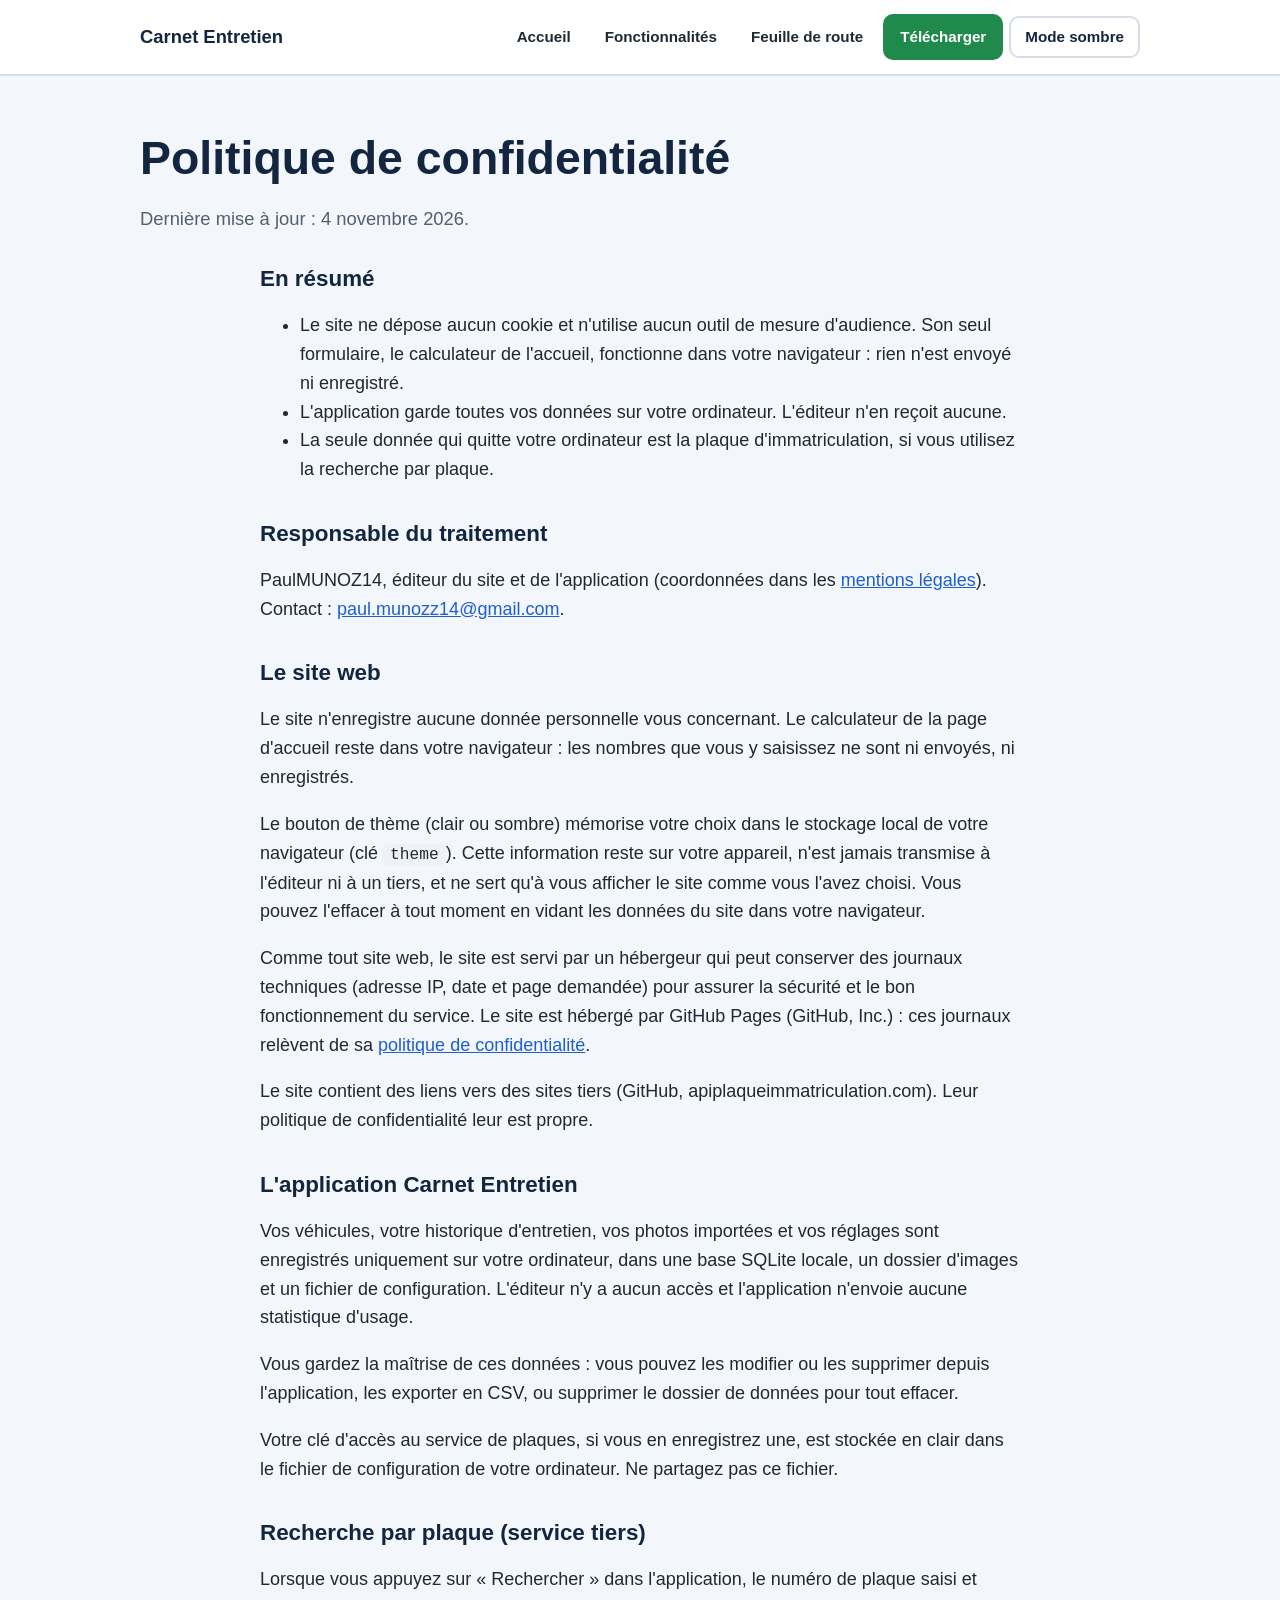
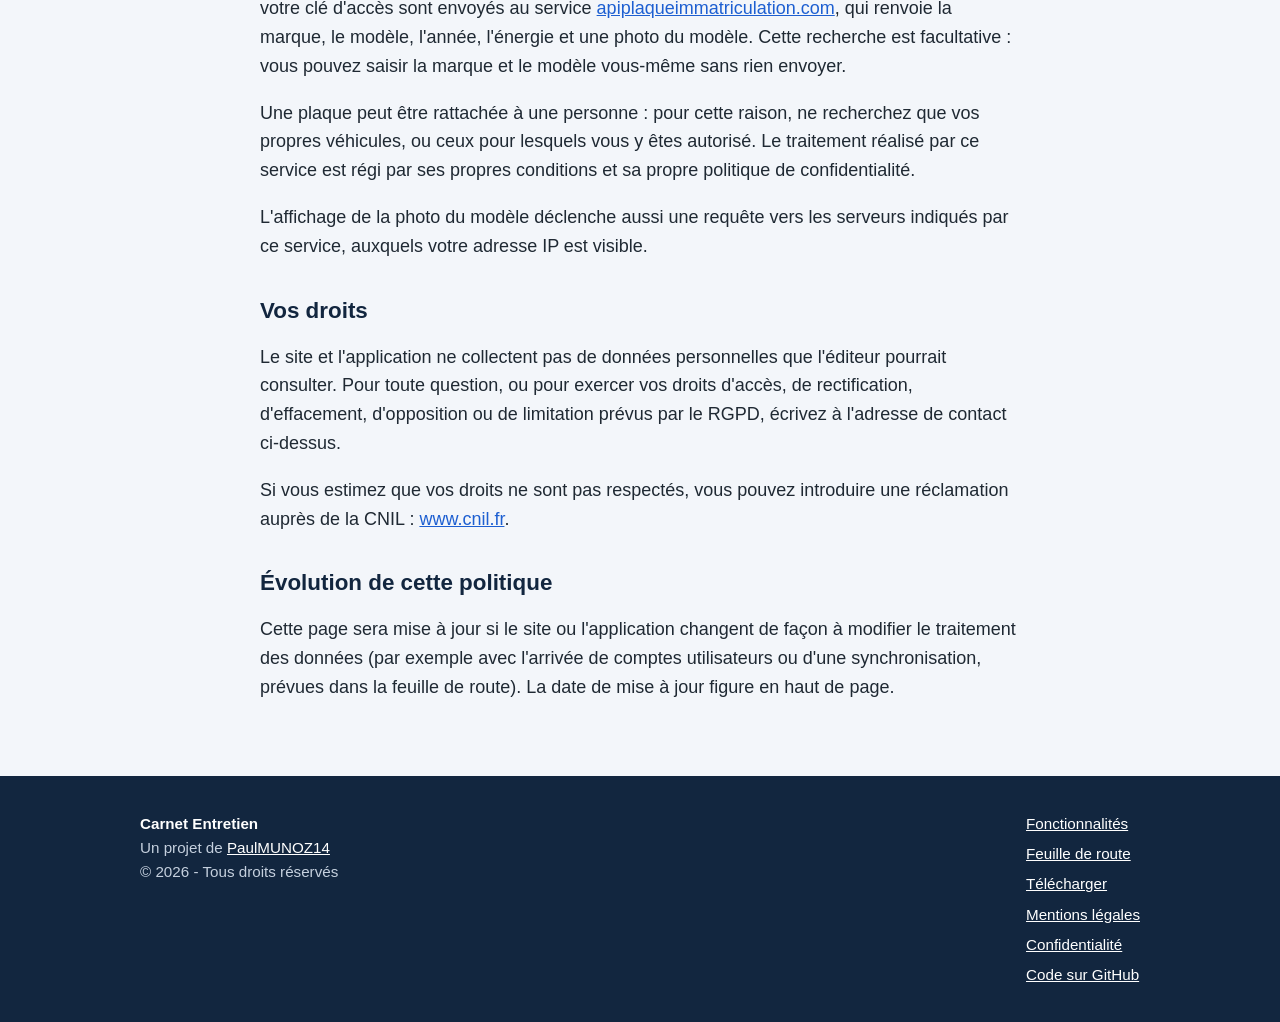
==== web/pages/confidentialite.html @ 8a13f89d "ajout site web" ====
<!DOCTYPE html>
<html lang="fr">

<head>
  <meta charset="UTF-8">
  <meta name="viewport" content="width=device-width, initial-scale=1">
  <title>Politique de confidentialité - Carnet Entretien</title>
  <meta name="description" content="Politique de confidentialité de Carnet Entretien : ce que le site et l'application font (ou ne font pas) de vos données.">
  <meta name="color-scheme" content="light dark">
  <link rel="stylesheet" href="../css/style.mini.css">
  <script src="../js/script.mini.js" defer></script>
</head>

<body>
  <a class="lien-evitement" href="#contenu">Aller au contenu</a>

  <header class="entete">
    <div class="conteneur">
      <a class="logo" href="../index.html">Carnet Entretien</a>
      <button class="burger" aria-label="Ouvrir le menu" aria-controls="nav" aria-expanded="false">Menu</button>
      <nav class="nav" id="nav" aria-label="Navigation principale">
        <a href="../index.html">Accueil</a>
        <a href="fonctionnalites.html">Fonctionnalités</a>
        <a href="feuille-de-route.html">Feuille de route</a>
        <a href="telecharger.html" class="btn btn-succes btn-petit">Télécharger</a>
        <button type="button" class="theme" data-theme-toggle>Mode sombre</button>
      </nav>
    </div>
  </header>

  <main id="contenu">
    <div class="conteneur page-titre">
      <h1>Politique de confidentialité</h1>
      <p>Dernière mise à jour : 4 novembre 2026.</p>
    </div>

    <section class="section-haut">
      <div class="conteneur texte-long">

        <h2>En résumé</h2>
        <ul>
          <li>Le site ne dépose aucun cookie et n'utilise aucun outil de mesure d'audience. Son seul formulaire, le
            calculateur de l'accueil, fonctionne dans votre navigateur : rien n'est envoyé ni enregistré.</li>
          <li>L'application garde toutes vos données sur votre ordinateur. L'éditeur n'en reçoit aucune.</li>
          <li>La seule donnée qui quitte votre ordinateur est la plaque d'immatriculation, si vous utilisez la recherche
            par plaque.</li>
        </ul>

        <h2>Responsable du traitement</h2>
        <p>PaulMUNOZ14, éditeur du site et de l'application (coordonnées dans les <a
            href="mentions-legales.html">mentions légales</a>). Contact : <a
            href="mailto:paul.munozz14@gmail.com">paul.munozz14@gmail.com</a>.</p>

        <h2>Le site web</h2>
        <p>Le site n'enregistre aucune donnée personnelle vous concernant. Le calculateur de la page d'accueil reste
          dans votre navigateur : les nombres que vous y saisissez ne sont ni envoyés, ni enregistrés.</p>
        <p>Le bouton de thème (clair ou sombre) mémorise votre choix dans le stockage local de votre navigateur (clé
          <code>theme</code>). Cette information reste sur votre appareil, n'est jamais transmise à l'éditeur ni à un
          tiers, et ne sert qu'à vous afficher le site comme vous l'avez choisi. Vous pouvez l'effacer à tout moment en
          vidant les données du site dans votre navigateur.</p>
        <p>Comme tout site web, le site est servi par un hébergeur qui peut conserver des journaux techniques (adresse
          IP, date et page demandée) pour assurer la sécurité et le bon fonctionnement du service. Le site est hébergé
          par GitHub Pages (GitHub, Inc.) : ces journaux relèvent de sa
          <a href="https://docs.github.com/en/site-policy/privacy-policies/github-general-privacy-statement">politique de confidentialité</a>.</p>
        <p>Le site contient des liens vers des sites tiers (GitHub, apiplaqueimmatriculation.com). Leur politique de
          confidentialité leur est propre.</p>

        <h2>L'application Carnet Entretien</h2>
        <p>Vos véhicules, votre historique d'entretien, vos photos importées et vos réglages sont enregistrés uniquement
          sur votre ordinateur, dans une base SQLite locale, un dossier d'images et un fichier de configuration.
          L'éditeur n'y a aucun accès et l'application n'envoie aucune statistique d'usage.</p>
        <p>Vous gardez la maîtrise de ces données : vous pouvez les modifier ou les supprimer depuis l'application, les
          exporter en CSV, ou supprimer le dossier de données pour tout effacer.</p>
        <p>Votre clé d'accès au service de plaques, si vous en enregistrez une, est stockée en clair dans le fichier de
          configuration de votre ordinateur. Ne partagez pas ce fichier.</p>

        <h2>Recherche par plaque (service tiers)</h2>
        <p>Lorsque vous appuyez sur « Rechercher » dans l'application, le numéro de plaque saisi et votre clé d'accès
          sont envoyés au service <a href="https://apiplaqueimmatriculation.com">apiplaqueimmatriculation.com</a>, qui
          renvoie la marque, le modèle, l'année, l'énergie et une photo du modèle. Cette recherche est facultative :
          vous pouvez saisir la marque et le modèle vous-même sans rien envoyer.</p>
        <p>Une plaque peut être rattachée à une personne : pour cette raison, ne recherchez que vos propres véhicules,
          ou ceux pour lesquels vous y êtes autorisé. Le traitement réalisé par ce service est régi par ses propres
          conditions et sa propre politique de confidentialité.</p>
        <p>L'affichage de la photo du modèle déclenche aussi une requête vers les serveurs indiqués par ce service,
          auxquels votre adresse IP est visible.</p>

        <h2>Vos droits</h2>
        <p>Le site et l'application ne collectent pas de données personnelles que l'éditeur pourrait consulter. Pour
          toute question, ou pour exercer vos droits d'accès, de rectification, d'effacement, d'opposition ou de
          limitation prévus par le RGPD, écrivez à l'adresse de contact ci-dessus.</p>
        <p>Si vous estimez que vos droits ne sont pas respectés, vous pouvez introduire une réclamation auprès de la
          CNIL : <a href="https://www.cnil.fr">www.cnil.fr</a>.</p>

        <h2>Évolution de cette politique</h2>
        <p>Cette page sera mise à jour si le site ou l'application changent de façon à modifier le traitement des
          données (par exemple avec l'arrivée de comptes utilisateurs ou d'une synchronisation, prévues dans la feuille
          de route). La date de mise à jour figure en haut de page.</p>
      </div>
    </section>
  </main>

  <footer class="pied">
    <div class="conteneur">
      <div>
        <strong>Carnet Entretien</strong><br>
        Un projet de <a href="https://github.com/PaulMUNOZ14">PaulMUNOZ14</a><br>
        © 2026 - Tous droits réservés
      </div>
      <ul>
        <li><a href="fonctionnalites.html">Fonctionnalités</a></li>
        <li><a href="feuille-de-route.html">Feuille de route</a></li>
        <li><a href="telecharger.html">Télécharger</a></li>
        <li><a href="mentions-legales.html">Mentions légales</a></li>
        <li><a href="confidentialite.html">Confidentialité</a></li>
        <li><a href="https://github.com/PaulMUNOZ14/CarnetEntretien">Code sur GitHub</a></li>
      </ul>
    </div>
  </footer>
</body>

</html>
---- web/css/style.mini.css ----
.burger,.nav{margin-left:auto}.btn,.logo,.nav a{text-decoration:none}.carte p,.titre-section p,body{margin:0}.champs input,body{background:var(--fond)}.etapes,.pied ul,.seuils{list-style:none}:root{color-scheme:light;--bleu:#1d5fd1;--lien:#1d5fd1;--lien-survol:#1649a3;--bleu-pale:#e6efff;--vert:#1f8a4c;--vert-pale:#dff5e7;--vert-texte:#14633a;--orange:#e08e0b;--orange-pale:#fdf0d5;--orange-texte:#6b4500;--rouge:#c0392b;--rouge-pale:#fde0dd;--rouge-texte:#a02116;--encre:#12263f;--texte:#1f2933;--doux:#52606d;--fond:#f3f6fa;--carte:#ffffff;--bord:#d5dde7;--entete-fond:#ffffff;--pied-fond:#12263f;--pied-texte:#c5d0de;--code-fond:#e9eff7;--code-texte:#12263f;--code-bord:#cdd7e3;--code-inline:#eef2f7;--champ-bord:#7b8794;--rayon:14px}:root[data-theme=dark]{color-scheme:dark;--lien:#7fb0ff;--lien-survol:#a9c9ff;--bleu-pale:#1b2b45;--vert-pale:#12301f;--vert-texte:#7fd6a2;--orange-pale:#3a2a0a;--orange-texte:#f0c36b;--rouge-pale:#3d1815;--rouge-texte:#ff9d92;--encre:#eaf0f7;--texte:#d3dce6;--doux:#9fb0c2;--fond:#0f1720;--carte:#17212c;--bord:#2c3a4a;--entete-fond:#131c26;--pied-fond:#0a1017;--pied-texte:#9fb0c2;--code-fond:#0a1017;--code-texte:#e8eef7;--code-bord:#2c3a4a;--code-inline:#1f2c3a;--champ-bord:#5d6f82}@media (prefers-color-scheme:dark){:root:not([data-theme]){color-scheme:dark;--lien:#7fb0ff;--lien-survol:#a9c9ff;--bleu-pale:#1b2b45;--vert-pale:#12301f;--vert-texte:#7fd6a2;--orange-pale:#3a2a0a;--orange-texte:#f0c36b;--rouge-pale:#3d1815;--rouge-texte:#ff9d92;--encre:#eaf0f7;--texte:#d3dce6;--doux:#9fb0c2;--fond:#0f1720;--carte:#17212c;--bord:#2c3a4a;--entete-fond:#131c26;--pied-fond:#0a1017;--pied-texte:#9fb0c2;--code-fond:#0a1017;--code-texte:#e8eef7;--code-bord:#2c3a4a;--code-inline:#1f2c3a;--champ-bord:#5d6f82}}*{box-sizing:border-box}body{font-family:'Segoe UI','Helvetica Neue',Roboto,Arial,sans-serif;font-size:18px;line-height:1.6;color:var(--texte)}img,svg{max-width:100%}a{color:var(--lien)}a:hover{color:var(--lien-survol)}:focus-visible{outline:3px solid var(--lien);outline-offset:3px;border-radius:6px}.conteneur{width:min(1000px,100% - 40px);margin-inline:auto}.lien-evitement{position:absolute;left:-999px;top:8px;background:var(--bleu);color:#fff;padding:10px 16px;border-radius:8px;z-index:100}.lien-evitement:focus{left:8px;color:#fff}.burger,.logo,.logo:hover,.theme,h1,h2,h3{color:var(--encre)}.entete{background:var(--entete-fond);border-bottom:2px solid var(--bord)}.entete .conteneur{display:flex;align-items:center;gap:20px;padding-block:14px}.logo{font-weight:800;font-size:1.15rem}.nav{display:flex;gap:6px;align-items:center;flex-wrap:wrap}.nav a{color:var(--texte);font-weight:600;font-size:.95rem;padding:8px 14px;border-radius:10px}.btn-contour:hover,.nav a:hover{background:var(--bleu-pale);color:var(--lien)}.nav a[aria-current=page]{text-decoration:underline;text-underline-offset:6px}.nav a.btn,.pied a,.pied strong{color:#fff}.burger,.theme{font:inherit;font-weight:600;font-size:.95rem;background:0 0;border:2px solid var(--bord);border-radius:10px;padding:7px 14px;cursor:pointer}.burger:hover,.theme:hover{border-color:var(--lien)}.burger{display:none}.btn{display:inline-block;text-align:center;padding:13px 26px;border-radius:12px;border:3px solid transparent;font:inherit;font-weight:700;font-size:1rem;cursor:pointer}.btn-succes{background:var(--vert);color:#fff}.btn-succes:hover{background:#176b3a;color:#fff}.btn-contour{background:0 0;color:var(--lien);border-color:var(--lien)}.carte,.section-claire{background:var(--carte)}.btn-grand{padding:15px 32px;font-size:1.1rem}.btn-petit{padding:8px 16px;font-size:.92rem;border-radius:10px}h1{font-size:clamp(2rem, 4.6vw, 2.9rem);line-height:1.15;margin:0 0 18px}h2{font-size:clamp(1.5rem, 3vw, 2rem);margin:0 0 12px;line-height:1.25}.chapeau,h3{font-size:1.2rem}h3{margin:0 0 8px}.chapeau{color:var(--doux);margin:0 0 28px}.pastille{color:var(--lien);font-weight:700;font-size:.95rem;margin:0 0 12px}.carte p,.etapes p,.liste-fonctions,.note,.titre-section p{color:var(--doux)}.actions{display:flex;flex-wrap:wrap;gap:14px}.champs,.deux-col,.etapes,.frise,.grille,.liste-fonctions,.seuils{display:grid}.note{font-size:.92rem;margin-top:16px}.heros{padding:72px 0 56px}.conteneur-760,.heros .conteneur,.texte-long{max-width:760px}section{padding:56px 0}.section-claire{border-block:2px solid var(--bord)}.titre-section{max-width:680px;margin:0 0 32px}.grille{gap:20px;grid-template-columns:repeat(auto-fit,minmax(260px,1fr))}.carte{border:2px solid var(--bord);border-radius:var(--rayon);padding:24px}.badge.ok,.simu-ok{background:var(--vert-pale)}.carte p{font-size:1rem}.deux-col{grid-template-columns:1fr 1fr;gap:44px;align-items:start}.seuils{gap:10px;margin:0 0 16px;padding:0}.badge{font-size:.8rem;font-weight:800;padding:3px 12px;border-radius:30px;margin-right:8px}.a-completer,.bandeau,.champs label,.etat{font-weight:700}.badge.ok{color:var(--vert-texte)}.badge.prevoir{background:var(--orange-pale);color:var(--orange-texte)}.badge.urgent{background:var(--rouge-pale);color:var(--rouge-texte)}.etapes{counter-reset:e;gap:18px;padding:0}.etapes li{counter-increment:e;display:flex;gap:16px;align-items:flex-start}.etapes li::before{content:counter(e);flex:none;width:36px;height:36px;border-radius:50%;background:var(--bleu);color:#fff;font-weight:800;display:grid;place-items:center}.etapes p{margin:0}.liste-fonctions{padding-left:1.2em;margin:0;gap:8px;font-size:1rem}.champs,.espace-bas{margin-bottom:18px}.etat.faite,.simu-ok{color:var(--vert-texte)}.champs{grid-template-columns:repeat(auto-fit,minmax(min(100%,200px),1fr));gap:14px}.champs label{font-size:.95rem;color:var(--encre);display:flex;flex-direction:column;justify-content:flex-end;gap:6px;min-width:0}.champs input{width:100%;min-width:0;font:inherit;padding:10px 14px;border:2px solid var(--champ-bord);border-radius:10px;color:var(--texte)}.tableau th,code{background:var(--code-inline)}.champs input:focus{border-color:var(--lien);outline:0}.bandeau{padding:14px 18px;border-radius:12px;border:2px solid var(--bord)}.simu-ok{border-color:var(--vert)}.simu-prevoir{background:var(--orange-pale);border-color:var(--orange);color:var(--orange-texte)}.simu-urgent{background:var(--rouge-pale);border-color:var(--rouge);color:var(--rouge-texte)}.tableau,.version{background:var(--carte);border:2px solid var(--bord)}.page-titre{padding:56px 0 8px}.page-titre p{color:var(--doux);font-size:1.15rem;margin:0}.tableau{width:100%;border-collapse:collapse}.tableau td,.tableau th{text-align:left;padding:12px 18px;border-bottom:1px solid var(--bord);font-size:1rem}.tableau th{color:var(--encre)}.carte-bleu p,.etat,.version ul{color:var(--doux)}.tableau tr:last-child td{border-bottom:0}.frise{gap:20px}.version{border-left:8px solid var(--lien);border-radius:var(--rayon);padding:22px 26px}.version.faite{border-left-color:var(--vert)}.version header{display:flex;flex-wrap:wrap;gap:12px;align-items:baseline;margin-bottom:10px}.version h3{margin:0;font-size:1.35rem}.etat{font-size:.85rem}.version ul{margin:0;padding-left:1.2em;display:grid;gap:4px}.avertissement{background:var(--orange-pale);border:2px solid var(--orange);color:var(--orange-texte);border-radius:12px;padding:16px 20px;font-size:1rem}.carte-bleu{border:2px solid var(--lien);border-radius:var(--rayon);padding:32px}.carte-bleu p{margin:0 0 20px}code{padding:2px 7px;border-radius:6px;font-size:.9em}.pied,pre{font-size:.95rem}pre{background:var(--code-fond);color:var(--code-texte);border:1px solid var(--code-bord);padding:18px 22px;border-radius:12px;overflow-x:auto}pre code{background:0 0;padding:0;color:inherit}.boutons-telechargement{display:flex;align-items:center;justify-content:space-between;gap:12px}.boutons-telechargement h3{margin:0;flex-shrink:0}.boutons-telechargement .btn{flex:1;white-space:nowrap;padding:15px 16px;font-size:1rem}.pied{background:var(--pied-fond);color:var(--pied-texte);padding:36px 0}.pied .conteneur{display:flex;flex-wrap:wrap;gap:24px;justify-content:space-between}.a-completer{background:var(--orange-pale);color:var(--orange-texte);padding:0 6px;border-radius:4px}.section-haut{padding-top:24px}.conteneur-720{max-width:720px}.conteneur-820{max-width:820px}.etapes-centre{max-width:720px;margin-inline:auto}.texte-long h2{margin-top:36px;font-size:1.4rem}.texte-long h2:first-child{margin-top:0}.pied ul{padding:0;margin:0;display:grid;gap:6px}@media (max-width:860px){body{font-size:17px}.deux-col{grid-template-columns:1fr;gap:32px}.heros{padding-top:40px}.burger{display:block}.nav{display:none;width:100%;flex-direction:column;align-items:stretch;margin:0}.nav.ouvert{display:flex}.entete .conteneur{flex-wrap:wrap}section{padding:40px 0}}@media (max-width:600px){.boutons-telechargement{flex-direction:column}.boutons-telechargement .btn{width:100%;white-space:normal}}
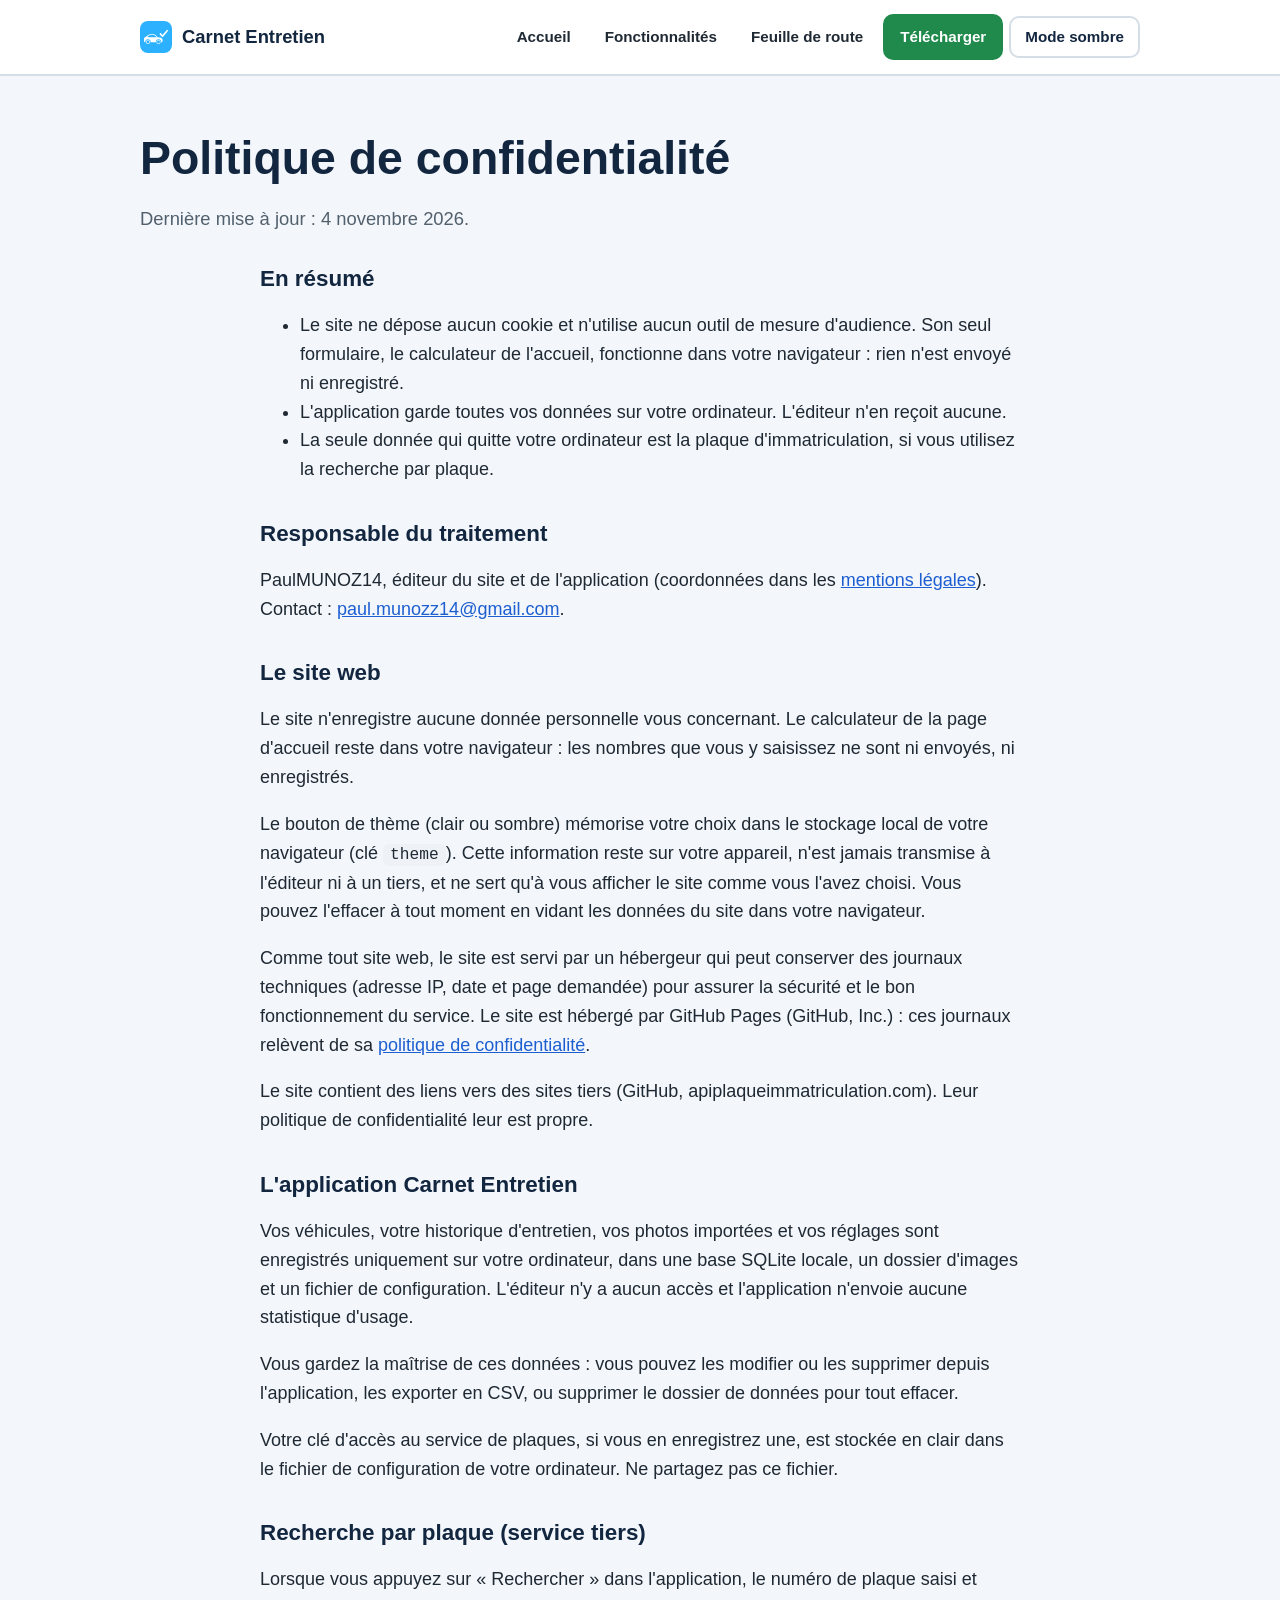
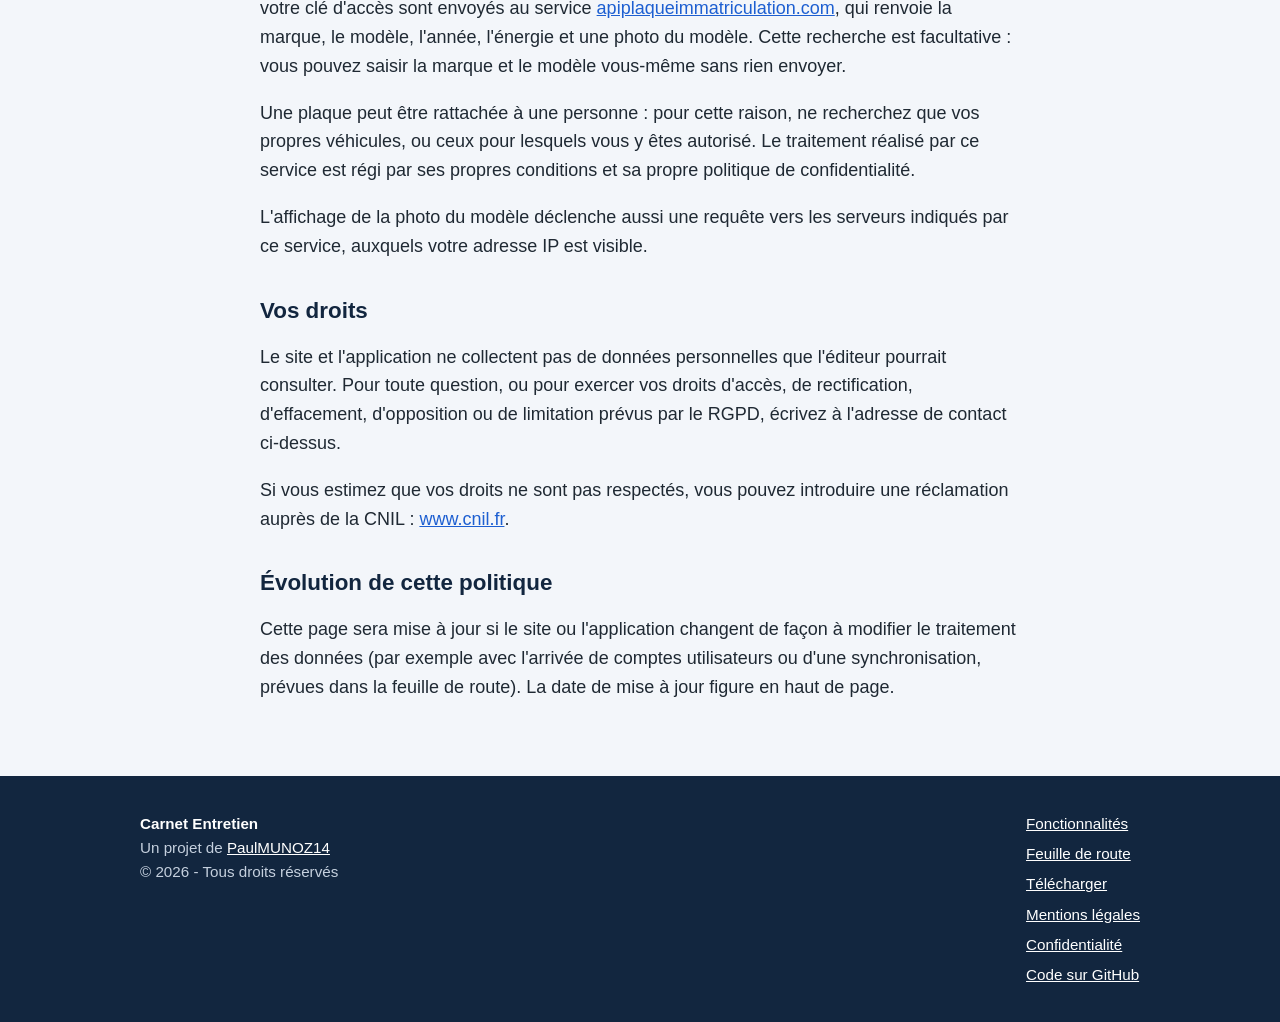
==== commit fc8ff9fd: "ajout du Logo" ====
--- a/web/pages/confidentialite.html
+++ b/web/pages/confidentialite.html
@@ -16,7 +16,7 @@
 
   <header class="entete">
     <div class="conteneur">
-      <a class="logo" href="../index.html">Carnet Entretien</a>
+      <a class="logo" href="../index.html"><img src="../assets/logo.svg" alt="" width="32" height="32"> Carnet Entretien</a>
       <button class="burger" aria-label="Ouvrir le menu" aria-controls="nav" aria-expanded="false">Menu</button>
       <nav class="nav" id="nav" aria-label="Navigation principale">
         <a href="../index.html">Accueil</a>
--- a/web/css/style.mini.css
+++ b/web/css/style.mini.css
@@ -1 +1 @@
-.burger,.nav{margin-left:auto}.btn,.logo,.nav a{text-decoration:none}.carte p,.titre-section p,body{margin:0}.champs input,body{background:var(--fond)}.etapes,.pied ul,.seuils{list-style:none}:root{color-scheme:light;--bleu:#1d5fd1;--lien:#1d5fd1;--lien-survol:#1649a3;--bleu-pale:#e6efff;--vert:#1f8a4c;--vert-pale:#dff5e7;--vert-texte:#14633a;--orange:#e08e0b;--orange-pale:#fdf0d5;--orange-texte:#6b4500;--rouge:#c0392b;--rouge-pale:#fde0dd;--rouge-texte:#a02116;--encre:#12263f;--texte:#1f2933;--doux:#52606d;--fond:#f3f6fa;--carte:#ffffff;--bord:#d5dde7;--entete-fond:#ffffff;--pied-fond:#12263f;--pied-texte:#c5d0de;--code-fond:#e9eff7;--code-texte:#12263f;--code-bord:#cdd7e3;--code-inline:#eef2f7;--champ-bord:#7b8794;--rayon:14px}:root[data-theme=dark]{color-scheme:dark;--lien:#7fb0ff;--lien-survol:#a9c9ff;--bleu-pale:#1b2b45;--vert-pale:#12301f;--vert-texte:#7fd6a2;--orange-pale:#3a2a0a;--orange-texte:#f0c36b;--rouge-pale:#3d1815;--rouge-texte:#ff9d92;--encre:#eaf0f7;--texte:#d3dce6;--doux:#9fb0c2;--fond:#0f1720;--carte:#17212c;--bord:#2c3a4a;--entete-fond:#131c26;--pied-fond:#0a1017;--pied-texte:#9fb0c2;--code-fond:#0a1017;--code-texte:#e8eef7;--code-bord:#2c3a4a;--code-inline:#1f2c3a;--champ-bord:#5d6f82}@media (prefers-color-scheme:dark){:root:not([data-theme]){color-scheme:dark;--lien:#7fb0ff;--lien-survol:#a9c9ff;--bleu-pale:#1b2b45;--vert-pale:#12301f;--vert-texte:#7fd6a2;--orange-pale:#3a2a0a;--orange-texte:#f0c36b;--rouge-pale:#3d1815;--rouge-texte:#ff9d92;--encre:#eaf0f7;--texte:#d3dce6;--doux:#9fb0c2;--fond:#0f1720;--carte:#17212c;--bord:#2c3a4a;--entete-fond:#131c26;--pied-fond:#0a1017;--pied-texte:#9fb0c2;--code-fond:#0a1017;--code-texte:#e8eef7;--code-bord:#2c3a4a;--code-inline:#1f2c3a;--champ-bord:#5d6f82}}*{box-sizing:border-box}body{font-family:'Segoe UI','Helvetica Neue',Roboto,Arial,sans-serif;font-size:18px;line-height:1.6;color:var(--texte)}img,svg{max-width:100%}a{color:var(--lien)}a:hover{color:var(--lien-survol)}:focus-visible{outline:3px solid var(--lien);outline-offset:3px;border-radius:6px}.conteneur{width:min(1000px,100% - 40px);margin-inline:auto}.lien-evitement{position:absolute;left:-999px;top:8px;background:var(--bleu);color:#fff;padding:10px 16px;border-radius:8px;z-index:100}.lien-evitement:focus{left:8px;color:#fff}.burger,.logo,.logo:hover,.theme,h1,h2,h3{color:var(--encre)}.entete{background:var(--entete-fond);border-bottom:2px solid var(--bord)}.entete .conteneur{display:flex;align-items:center;gap:20px;padding-block:14px}.logo{font-weight:800;font-size:1.15rem}.nav{display:flex;gap:6px;align-items:center;flex-wrap:wrap}.nav a{color:var(--texte);font-weight:600;font-size:.95rem;padding:8px 14px;border-radius:10px}.btn-contour:hover,.nav a:hover{background:var(--bleu-pale);color:var(--lien)}.nav a[aria-current=page]{text-decoration:underline;text-underline-offset:6px}.nav a.btn,.pied a,.pied strong{color:#fff}.burger,.theme{font:inherit;font-weight:600;font-size:.95rem;background:0 0;border:2px solid var(--bord);border-radius:10px;padding:7px 14px;cursor:pointer}.burger:hover,.theme:hover{border-color:var(--lien)}.burger{display:none}.btn{display:inline-block;text-align:center;padding:13px 26px;border-radius:12px;border:3px solid transparent;font:inherit;font-weight:700;font-size:1rem;cursor:pointer}.btn-succes{background:var(--vert);color:#fff}.btn-succes:hover{background:#176b3a;color:#fff}.btn-contour{background:0 0;color:var(--lien);border-color:var(--lien)}.carte,.section-claire{background:var(--carte)}.btn-grand{padding:15px 32px;font-size:1.1rem}.btn-petit{padding:8px 16px;font-size:.92rem;border-radius:10px}h1{font-size:clamp(2rem, 4.6vw, 2.9rem);line-height:1.15;margin:0 0 18px}h2{font-size:clamp(1.5rem, 3vw, 2rem);margin:0 0 12px;line-height:1.25}.chapeau,h3{font-size:1.2rem}h3{margin:0 0 8px}.chapeau{color:var(--doux);margin:0 0 28px}.pastille{color:var(--lien);font-weight:700;font-size:.95rem;margin:0 0 12px}.carte p,.etapes p,.liste-fonctions,.note,.titre-section p{color:var(--doux)}.actions{display:flex;flex-wrap:wrap;gap:14px}.champs,.deux-col,.etapes,.frise,.grille,.liste-fonctions,.seuils{display:grid}.note{font-size:.92rem;margin-top:16px}.heros{padding:72px 0 56px}.conteneur-760,.heros .conteneur,.texte-long{max-width:760px}section{padding:56px 0}.section-claire{border-block:2px solid var(--bord)}.titre-section{max-width:680px;margin:0 0 32px}.grille{gap:20px;grid-template-columns:repeat(auto-fit,minmax(260px,1fr))}.carte{border:2px solid var(--bord);border-radius:var(--rayon);padding:24px}.badge.ok,.simu-ok{background:var(--vert-pale)}.carte p{font-size:1rem}.deux-col{grid-template-columns:1fr 1fr;gap:44px;align-items:start}.seuils{gap:10px;margin:0 0 16px;padding:0}.badge{font-size:.8rem;font-weight:800;padding:3px 12px;border-radius:30px;margin-right:8px}.a-completer,.bandeau,.champs label,.etat{font-weight:700}.badge.ok{color:var(--vert-texte)}.badge.prevoir{background:var(--orange-pale);color:var(--orange-texte)}.badge.urgent{background:var(--rouge-pale);color:var(--rouge-texte)}.etapes{counter-reset:e;gap:18px;padding:0}.etapes li{counter-increment:e;display:flex;gap:16px;align-items:flex-start}.etapes li::before{content:counter(e);flex:none;width:36px;height:36px;border-radius:50%;background:var(--bleu);color:#fff;font-weight:800;display:grid;place-items:center}.etapes p{margin:0}.liste-fonctions{padding-left:1.2em;margin:0;gap:8px;font-size:1rem}.champs,.espace-bas{margin-bottom:18px}.etat.faite,.simu-ok{color:var(--vert-texte)}.champs{grid-template-columns:repeat(auto-fit,minmax(min(100%,200px),1fr));gap:14px}.champs label{font-size:.95rem;color:var(--encre);display:flex;flex-direction:column;justify-content:flex-end;gap:6px;min-width:0}.champs input{width:100%;min-width:0;font:inherit;padding:10px 14px;border:2px solid var(--champ-bord);border-radius:10px;color:var(--texte)}.tableau th,code{background:var(--code-inline)}.champs input:focus{border-color:var(--lien);outline:0}.bandeau{padding:14px 18px;border-radius:12px;border:2px solid var(--bord)}.simu-ok{border-color:var(--vert)}.simu-prevoir{background:var(--orange-pale);border-color:var(--orange);color:var(--orange-texte)}.simu-urgent{background:var(--rouge-pale);border-color:var(--rouge);color:var(--rouge-texte)}.tableau,.version{background:var(--carte);border:2px solid var(--bord)}.page-titre{padding:56px 0 8px}.page-titre p{color:var(--doux);font-size:1.15rem;margin:0}.tableau{width:100%;border-collapse:collapse}.tableau td,.tableau th{text-align:left;padding:12px 18px;border-bottom:1px solid var(--bord);font-size:1rem}.tableau th{color:var(--encre)}.carte-bleu p,.etat,.version ul{color:var(--doux)}.tableau tr:last-child td{border-bottom:0}.frise{gap:20px}.version{border-left:8px solid var(--lien);border-radius:var(--rayon);padding:22px 26px}.version.faite{border-left-color:var(--vert)}.version header{display:flex;flex-wrap:wrap;gap:12px;align-items:baseline;margin-bottom:10px}.version h3{margin:0;font-size:1.35rem}.etat{font-size:.85rem}.version ul{margin:0;padding-left:1.2em;display:grid;gap:4px}.avertissement{background:var(--orange-pale);border:2px solid var(--orange);color:var(--orange-texte);border-radius:12px;padding:16px 20px;font-size:1rem}.carte-bleu{border:2px solid var(--lien);border-radius:var(--rayon);padding:32px}.carte-bleu p{margin:0 0 20px}code{padding:2px 7px;border-radius:6px;font-size:.9em}.pied,pre{font-size:.95rem}pre{background:var(--code-fond);color:var(--code-texte);border:1px solid var(--code-bord);padding:18px 22px;border-radius:12px;overflow-x:auto}pre code{background:0 0;padding:0;color:inherit}.boutons-telechargement{display:flex;align-items:center;justify-content:space-between;gap:12px}.boutons-telechargement h3{margin:0;flex-shrink:0}.boutons-telechargement .btn{flex:1;white-space:nowrap;padding:15px 16px;font-size:1rem}.pied{background:var(--pied-fond);color:var(--pied-texte);padding:36px 0}.pied .conteneur{display:flex;flex-wrap:wrap;gap:24px;justify-content:space-between}.a-completer{background:var(--orange-pale);color:var(--orange-texte);padding:0 6px;border-radius:4px}.section-haut{padding-top:24px}.conteneur-720{max-width:720px}.conteneur-820{max-width:820px}.etapes-centre{max-width:720px;margin-inline:auto}.texte-long h2{margin-top:36px;font-size:1.4rem}.texte-long h2:first-child{margin-top:0}.pied ul{padding:0;margin:0;display:grid;gap:6px}@media (max-width:860px){body{font-size:17px}.deux-col{grid-template-columns:1fr;gap:32px}.heros{padding-top:40px}.burger{display:block}.nav{display:none;width:100%;flex-direction:column;align-items:stretch;margin:0}.nav.ouvert{display:flex}.entete .conteneur{flex-wrap:wrap}section{padding:40px 0}}@media (max-width:600px){.boutons-telechargement{flex-direction:column}.boutons-telechargement .btn{width:100%;white-space:normal}}+.burger,.nav{margin-left:auto}.carte p,.titre-section p,body{margin:0}.champs input,body{background:var(--fond)}.btn,.logo,.nav a{text-decoration:none}.etapes,.pied ul,.seuils{list-style:none}:root{color-scheme:light;--bleu:#1d5fd1;--lien:#1d5fd1;--lien-survol:#1649a3;--bleu-pale:#e6efff;--vert:#1f8a4c;--vert-pale:#dff5e7;--vert-texte:#14633a;--orange:#e08e0b;--orange-pale:#fdf0d5;--orange-texte:#6b4500;--rouge:#c0392b;--rouge-pale:#fde0dd;--rouge-texte:#a02116;--encre:#12263f;--texte:#1f2933;--doux:#52606d;--fond:#f3f6fa;--carte:#ffffff;--bord:#d5dde7;--entete-fond:#ffffff;--pied-fond:#12263f;--pied-texte:#c5d0de;--code-fond:#e9eff7;--code-texte:#12263f;--code-bord:#cdd7e3;--code-inline:#eef2f7;--champ-bord:#7b8794;--rayon:14px}:root[data-theme=dark]{color-scheme:dark;--lien:#7fb0ff;--lien-survol:#a9c9ff;--bleu-pale:#1b2b45;--vert-pale:#12301f;--vert-texte:#7fd6a2;--orange-pale:#3a2a0a;--orange-texte:#f0c36b;--rouge-pale:#3d1815;--rouge-texte:#ff9d92;--encre:#eaf0f7;--texte:#d3dce6;--doux:#9fb0c2;--fond:#0f1720;--carte:#17212c;--bord:#2c3a4a;--entete-fond:#131c26;--pied-fond:#0a1017;--pied-texte:#9fb0c2;--code-fond:#0a1017;--code-texte:#e8eef7;--code-bord:#2c3a4a;--code-inline:#1f2c3a;--champ-bord:#5d6f82}@media (prefers-color-scheme:dark){:root:not([data-theme]){color-scheme:dark;--lien:#7fb0ff;--lien-survol:#a9c9ff;--bleu-pale:#1b2b45;--vert-pale:#12301f;--vert-texte:#7fd6a2;--orange-pale:#3a2a0a;--orange-texte:#f0c36b;--rouge-pale:#3d1815;--rouge-texte:#ff9d92;--encre:#eaf0f7;--texte:#d3dce6;--doux:#9fb0c2;--fond:#0f1720;--carte:#17212c;--bord:#2c3a4a;--entete-fond:#131c26;--pied-fond:#0a1017;--pied-texte:#9fb0c2;--code-fond:#0a1017;--code-texte:#e8eef7;--code-bord:#2c3a4a;--code-inline:#1f2c3a;--champ-bord:#5d6f82}}*{box-sizing:border-box}body{font-family:'Segoe UI','Helvetica Neue',Roboto,Arial,sans-serif;font-size:18px;line-height:1.6;color:var(--texte)}img,svg{max-width:100%}a{color:var(--lien)}a:hover{color:var(--lien-survol)}:focus-visible{outline:3px solid var(--lien);outline-offset:3px;border-radius:6px}.conteneur{width:min(1000px,100% - 40px);margin-inline:auto}.lien-evitement{position:absolute;left:-999px;top:8px;background:var(--bleu);color:#fff;padding:10px 16px;border-radius:8px;z-index:100}.lien-evitement:focus{left:8px;color:#fff}.burger,.logo,.logo:hover,.theme,h1,h2,h3{color:var(--encre)}.entete{background:var(--entete-fond);border-bottom:2px solid var(--bord)}.entete .conteneur{display:flex;align-items:center;gap:20px;padding-block:14px}.logo,.nav{align-items:center}.nav{display:flex;gap:6px;flex-wrap:wrap}.nav a{color:var(--texte);font-weight:600;font-size:.95rem;padding:8px 14px;border-radius:10px}.btn-contour:hover,.nav a:hover{background:var(--bleu-pale);color:var(--lien)}.nav a[aria-current=page]{text-decoration:underline;text-underline-offset:6px}.nav a.btn,.pied a,.pied strong{color:#fff}.burger,.theme{font:inherit;font-weight:600;font-size:.95rem;background:0 0;border:2px solid var(--bord);border-radius:10px;padding:7px 14px;cursor:pointer}.burger:hover,.theme:hover{border-color:var(--lien)}.burger{display:none}.btn{display:inline-block;text-align:center;padding:13px 26px;border-radius:12px;border:3px solid transparent;font:inherit;font-weight:700;font-size:1rem;cursor:pointer}.btn-succes{background:var(--vert);color:#fff}.btn-succes:hover{background:#176b3a;color:#fff}.btn-contour{background:0 0;color:var(--lien);border-color:var(--lien)}.carte,.section-claire{background:var(--carte)}.btn-grand{padding:15px 32px;font-size:1.1rem}.btn-petit{padding:8px 16px;font-size:.92rem;border-radius:10px}h1{font-size:clamp(2rem, 4.6vw, 2.9rem);line-height:1.15;margin:0 0 18px}h2{font-size:clamp(1.5rem, 3vw, 2rem);margin:0 0 12px;line-height:1.25}.chapeau,h3{font-size:1.2rem}h3{margin:0 0 8px}.chapeau{color:var(--doux);margin:0 0 28px}.pastille{color:var(--lien);font-weight:700;font-size:.95rem;margin:0 0 12px}.carte p,.etapes p,.liste-fonctions,.note,.titre-section p{color:var(--doux)}.actions{display:flex;flex-wrap:wrap;gap:14px}.champs,.deux-col,.etapes,.frise,.grille,.liste-fonctions,.seuils{display:grid}.note{font-size:.92rem;margin-top:16px}.heros{padding:72px 0 56px}.conteneur-760,.heros .conteneur,.texte-long{max-width:760px}section{padding:56px 0}.section-claire{border-block:2px solid var(--bord)}.titre-section{max-width:680px;margin:0 0 32px}.grille{gap:20px;grid-template-columns:repeat(auto-fit,minmax(260px,1fr))}.carte{border:2px solid var(--bord);border-radius:var(--rayon);padding:24px}.badge.ok,.simu-ok{background:var(--vert-pale)}.carte p{font-size:1rem}.deux-col{grid-template-columns:1fr 1fr;gap:44px;align-items:start}.seuils{gap:10px;margin:0 0 16px;padding:0}.badge{font-size:.8rem;font-weight:800;padding:3px 12px;border-radius:30px;margin-right:8px}.bandeau,.champs label,.etat{font-weight:700}.badge.ok{color:var(--vert-texte)}.badge.prevoir{background:var(--orange-pale);color:var(--orange-texte)}.badge.urgent{background:var(--rouge-pale);color:var(--rouge-texte)}.etapes{counter-reset:e;gap:18px;padding:0}.etapes li{counter-increment:e;display:flex;gap:16px;align-items:flex-start}.etapes li::before{content:counter(e);flex:none;width:36px;height:36px;border-radius:50%;background:var(--bleu);color:#fff;font-weight:800;display:grid;place-items:center}.etapes p{margin:0}.liste-fonctions{padding-left:1.2em;margin:0;gap:8px;font-size:1rem}.champs,.espace-bas{margin-bottom:18px}.etat.faite,.simu-ok{color:var(--vert-texte)}.champs{grid-template-columns:repeat(auto-fit,minmax(min(100%,200px),1fr));gap:14px}.champs label{font-size:.95rem;color:var(--encre);display:flex;flex-direction:column;justify-content:flex-end;gap:6px;min-width:0}.champs input{width:100%;min-width:0;font:inherit;padding:10px 14px;border:2px solid var(--champ-bord);border-radius:10px;color:var(--texte)}.tableau th,code{background:var(--code-inline)}.champs input:focus{border-color:var(--lien);outline:0}.bandeau{padding:14px 18px;border-radius:12px;border:2px solid var(--bord)}.simu-ok{border-color:var(--vert)}.simu-prevoir{background:var(--orange-pale);border-color:var(--orange);color:var(--orange-texte)}.simu-urgent{background:var(--rouge-pale);border-color:var(--rouge);color:var(--rouge-texte)}.tableau,.version{background:var(--carte);border:2px solid var(--bord)}.page-titre{padding:56px 0 8px}.page-titre p{color:var(--doux);font-size:1.15rem;margin:0}.tableau{width:100%;border-collapse:collapse}.tableau td,.tableau th{text-align:left;padding:12px 18px;border-bottom:1px solid var(--bord);font-size:1rem}.tableau th{color:var(--encre)}.carte-bleu p,.etat,.version ul{color:var(--doux)}.tableau tr:last-child td{border-bottom:0}.frise{gap:20px}.version{border-left:8px solid var(--lien);border-radius:var(--rayon);padding:22px 26px}.version.faite{border-left-color:var(--vert)}.version header{display:flex;flex-wrap:wrap;gap:12px;align-items:baseline;margin-bottom:10px}.version h3{margin:0;font-size:1.35rem}.etat{font-size:.85rem}.version ul{margin:0;padding-left:1.2em;display:grid;gap:4px}.avertissement{background:var(--orange-pale);border:2px solid var(--orange);color:var(--orange-texte);border-radius:12px;padding:16px 20px;font-size:1rem}.carte-bleu{border:2px solid var(--lien);border-radius:var(--rayon);padding:32px}.carte-bleu p{margin:0 0 20px}code{padding:2px 7px;border-radius:6px;font-size:.9em}pre{background:var(--code-fond);color:var(--code-texte);border:1px solid var(--code-bord);padding:18px 22px;border-radius:12px;overflow-x:auto;font-size:.95rem}pre code{background:0 0;padding:0;color:inherit}.logo{display:inline-flex;gap:10px;font-weight:800;font-size:1.15rem;color:var(--encre)}.logo img{border-radius:8px}.boutons-telechargement{display:flex;align-items:center;justify-content:space-between;gap:12px}.boutons-telechargement h3{margin:0;flex-shrink:0}.boutons-telechargement .btn{flex:1;white-space:nowrap;padding:15px 16px;font-size:1rem}.pied{background:var(--pied-fond);color:var(--pied-texte);padding:36px 0;font-size:.95rem}.pied .conteneur{display:flex;flex-wrap:wrap;gap:24px;justify-content:space-between}.a-completer{background:var(--orange-pale);color:var(--orange-texte);padding:0 6px;border-radius:4px;font-weight:700}.section-haut{padding-top:24px}.conteneur-720{max-width:720px}.conteneur-820{max-width:820px}.etapes-centre{max-width:720px;margin-inline:auto}.texte-long h2{margin-top:36px;font-size:1.4rem}.texte-long h2:first-child{margin-top:0}.pied ul{padding:0;margin:0;display:grid;gap:6px}@media (max-width:860px){body{font-size:17px}.deux-col{grid-template-columns:1fr;gap:32px}.heros{padding-top:40px}.burger{display:block}.nav{display:none;width:100%;flex-direction:column;align-items:stretch;margin:0}.nav.ouvert{display:flex}.entete .conteneur{flex-wrap:wrap}section{padding:40px 0}}@media (max-width:600px){.boutons-telechargement{flex-direction:column}.boutons-telechargement .btn{width:100%;white-space:normal}}
